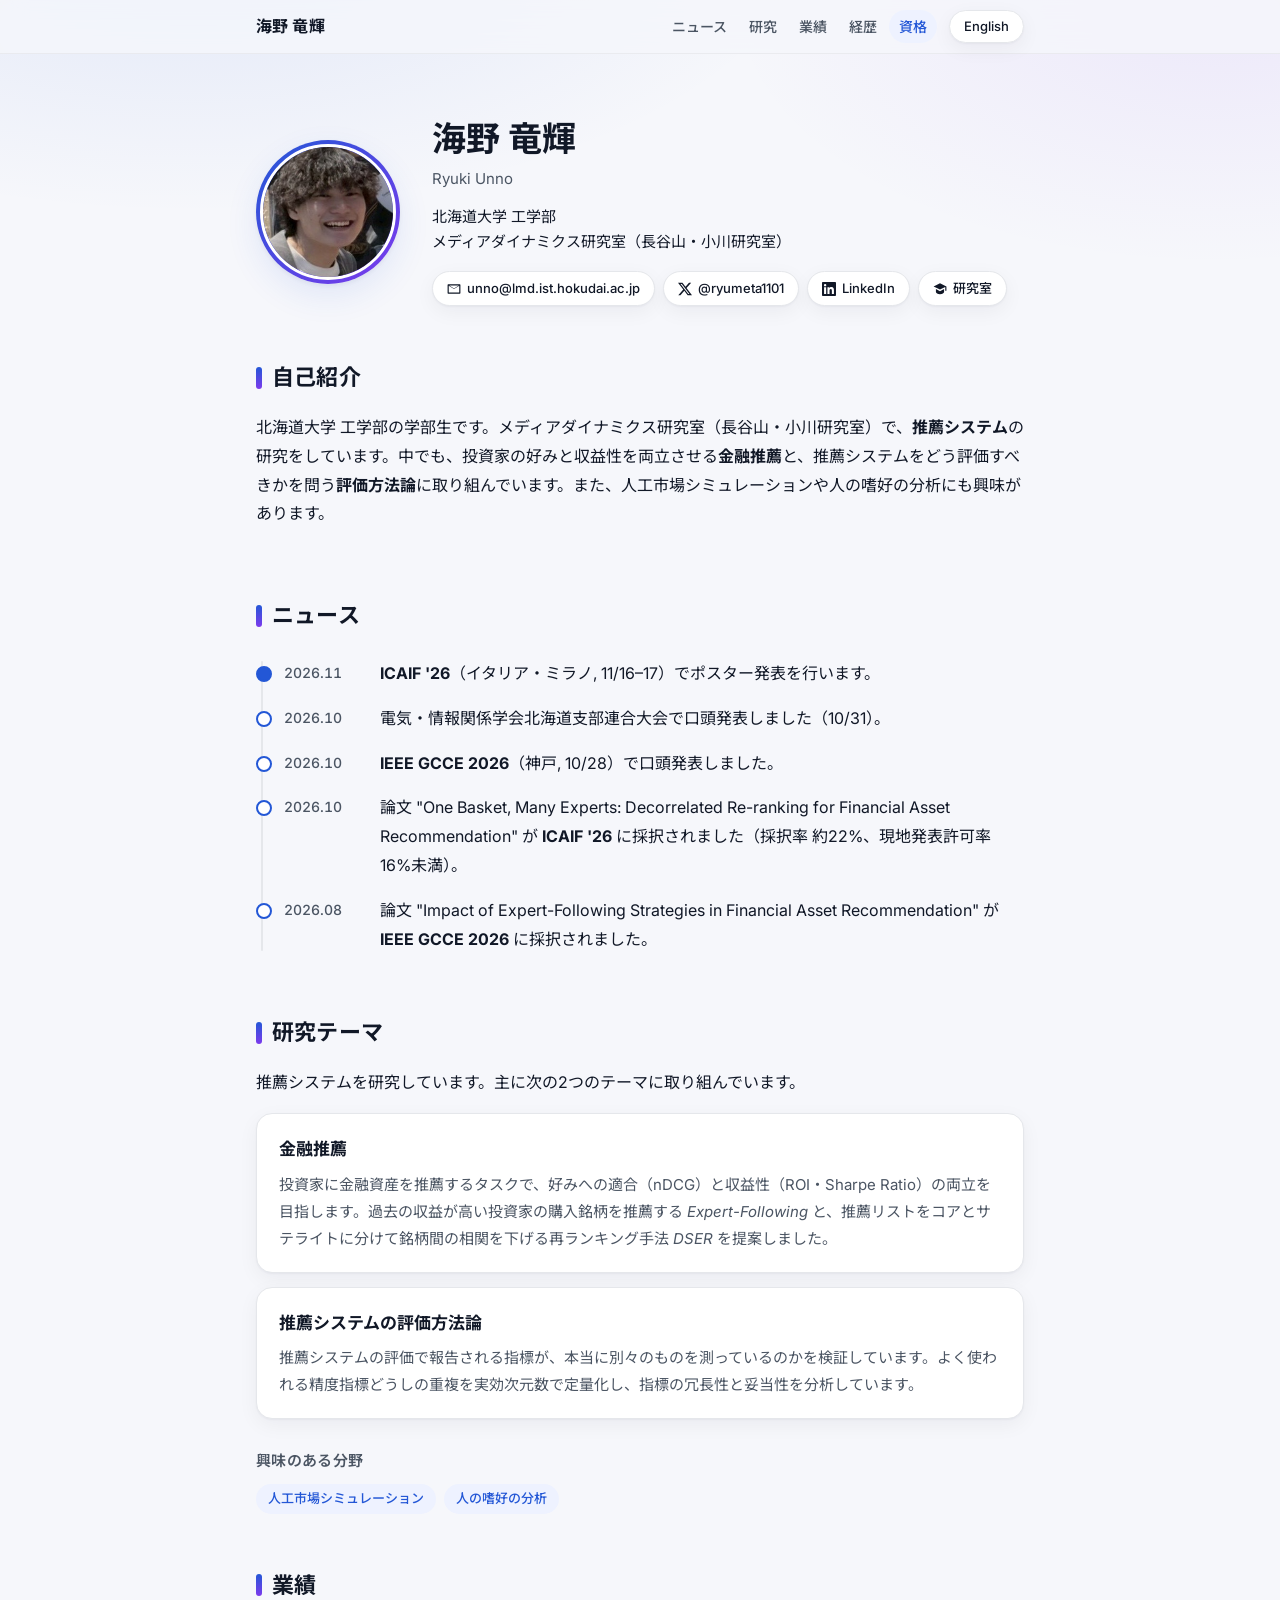
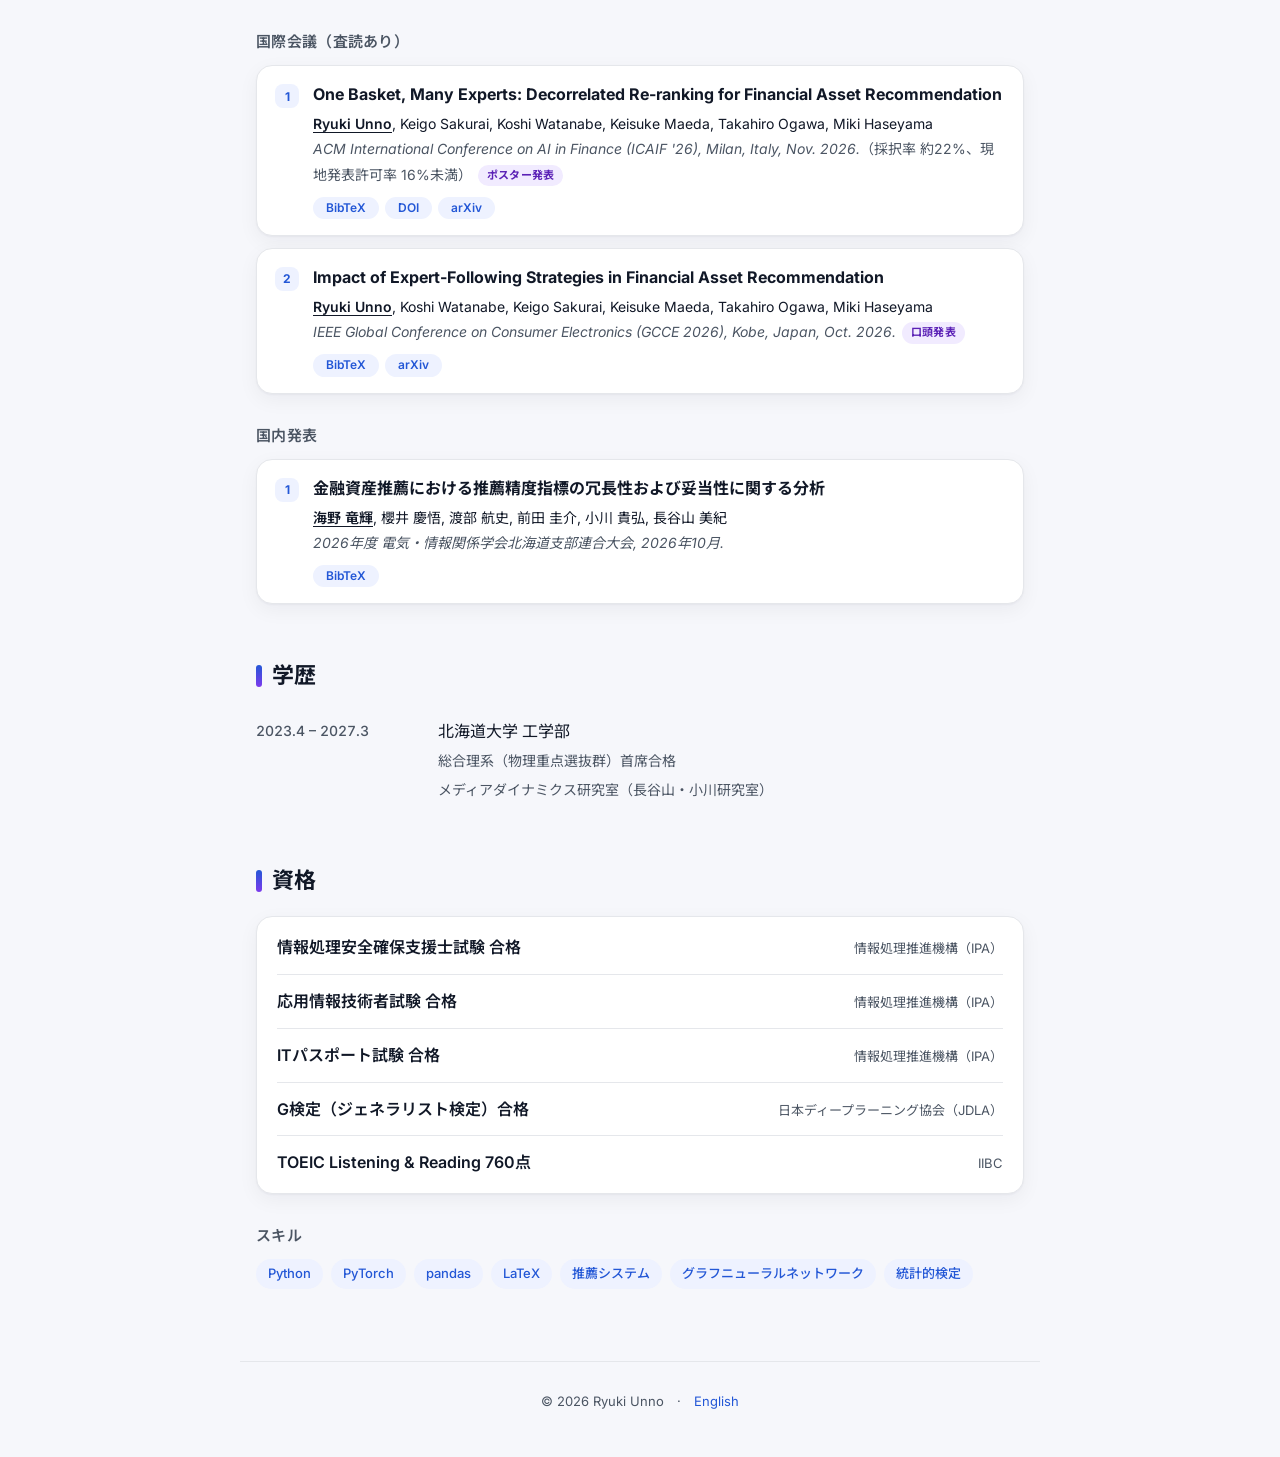
==== index.html @ a5c577fd "Initial homepage Co-Authored-By: Claude Opus 5.5 <noreply@anthropic.com>" ====
<!doctype html>
<html lang="ja">
<head>
  <meta charset="utf-8">
  <meta name="viewport" content="width=device-width, initial-scale=1">
  <title>海野 竜輝 | Ryuki Unno</title>
  <meta name="description" content="海野 竜輝（北海道大学 メディアダイナミクス研究室）のホームページ。推薦システムを研究しており、特に金融推薦と推薦システムの評価方法論に取り組んでいます。">
  <meta property="og:title" content="海野 竜輝 | Ryuki Unno">
  <meta property="og:description" content="推薦システムの研究（金融推薦・評価方法論） — 北海道大学">
  <meta property="og:type" content="website">
  <meta property="og:locale" content="ja_JP">
  <link rel="alternate" hreflang="ja" href="./">
  <link rel="alternate" hreflang="en" href="en/">
  <link rel="icon" href="assets/images/favicon.svg" type="image/svg+xml">
  <link rel="preconnect" href="https://fonts.googleapis.com">
  <link rel="preconnect" href="https://fonts.gstatic.com" crossorigin>
  <link href="https://fonts.googleapis.com/css2?family=Inter:wght@400;600;700&family=Noto+Sans+JP:wght@400;600;700&display=swap" rel="stylesheet">
  <link rel="stylesheet" href="assets/css/style.css">
</head>
<body>

<header class="site-header">
  <nav class="nav">
    <a class="brand" href="#top">海野 竜輝</a>
    <ul>
      <li><a href="#news">ニュース</a></li>
      <li><a href="#research">研究</a></li>
      <li><a href="#publications">業績</a></li>
      <li><a href="#about">経歴</a></li>
      <li><a href="#certifications">資格</a></li>
    </ul>
    <a class="lang-btn" href="en/index.html" hreflang="en" lang="en">English</a>
  </nav>
</header>

<main id="top">

  <!-- ===== プロフィール ===== -->
  <section class="hero">
    <!-- assets/images/profile.jpg を置くと写真が表示される（無いときは "RU" を表示） -->
    <div class="avatar">RU<img src="assets/images/profile.jpg" alt="海野 竜輝" onerror="this.remove()"></div>
    <div>
      <h1>海野 竜輝</h1>
      <p class="sub-name">Ryuki Unno</p>
      <p class="affil">
        北海道大学 工学部<br>
        メディアダイナミクス研究室（長谷山・小川研究室）
      </p>
      <div class="links">
        <a href="mailto:unno@lmd.ist.hokudai.ac.jp">
          <svg viewBox="0 0 24 24" aria-hidden="true"><path d="M2 4h20a1 1 0 0 1 1 1v14a1 1 0 0 1-1 1H2a1 1 0 0 1-1-1V5a1 1 0 0 1 1-1zm10 8.2L3 6.6V18h18V6.6l-9 5.6zM20.2 6H3.8L12 11.1 20.2 6z"/></svg>
          unno@lmd.ist.hokudai.ac.jp
        </a>
        <a href="https://x.com/ryumeta1101" target="_blank" rel="noopener">
          <svg viewBox="0 0 24 24" aria-hidden="true"><path d="M18.9 1.2h3.7l-8 9.2L24 22.8h-7.4l-5.8-7.6-6.6 7.6H.5L9 13 0 1.2h7.6l5.2 6.9 6.1-6.9zm-1.3 19.4h2L6.5 3.3H4.3l13.3 17.3z"/></svg>
          @ryumeta1101
        </a>
        <a href="https://www.linkedin.com/in/ryumeta1101/" target="_blank" rel="noopener">
          <svg viewBox="0 0 24 24" aria-hidden="true"><path d="M20.45 20.45h-3.55v-5.57c0-1.33-.03-3.04-1.85-3.04-1.85 0-2.14 1.45-2.14 2.94v5.67H9.35V9h3.41v1.56h.05c.48-.9 1.64-1.85 3.37-1.85 3.6 0 4.27 2.37 4.27 5.46v6.28zM5.34 7.43a2.06 2.06 0 1 1 0-4.13 2.06 2.06 0 0 1 0 4.13zM7.12 20.45H3.56V9h3.56v11.45zM22.23 0H1.77C.79 0 0 .77 0 1.73v20.54C0 23.23.79 24 1.77 24h20.45c.98 0 1.78-.77 1.78-1.73V1.73C24 .77 23.2 0 22.22 0z"/></svg>
          LinkedIn
        </a>
        <a href="https://www-lmd.ist.hokudai.ac.jp/" target="_blank" rel="noopener">
          <svg viewBox="0 0 24 24" aria-hidden="true"><path d="M12 2 1 7.5 12 13l9-4.5V15h2V7.5L12 2zM5 12.2V17c0 1.7 3.1 4 7 4s7-2.3 7-4v-4.8L12 15.7 5 12.2z"/></svg>
          研究室
        </a>
      </div>
    </div>
  </section>

  <!-- ===== 自己紹介 ===== -->
  <section id="bio">
    <h2>自己紹介</h2>
    <p>北海道大学 工学部の学部生です。メディアダイナミクス研究室（長谷山・小川研究室）で、<strong>推薦システム</strong>の研究をしています。中でも、投資家の好みと収益性を両立させる<strong>金融推薦</strong>と、推薦システムをどう評価すべきかを問う<strong>評価方法論</strong>に取り組んでいます。また、人工市場シミュレーションや人の嗜好の分析にも興味があります。</p>
  </section>

  <!-- ===== ニュース ===== -->
  <section id="news">
    <h2>ニュース</h2>
    <ul class="news">
      <li>
        <time>2026.11</time>
        <span><strong>ICAIF '26</strong>（イタリア・ミラノ, 11/16–17）でポスター発表を行います。</span>
      </li>
      <li>
        <time>2026.10</time>
        <span>電気・情報関係学会北海道支部連合大会で口頭発表しました（10/31）。</span>
      </li>
      <li>
        <time>2026.10</time>
        <span><strong>IEEE GCCE 2026</strong>（神戸, 10/28）で口頭発表しました。</span>
      </li>
      <li>
        <time>2026.10</time>
        <span>論文 "One Basket, Many Experts: Decorrelated Re-ranking for Financial Asset Recommendation" が <strong>ICAIF '26</strong> に採択されました（採択率 約22%、現地発表許可率 16%未満）。</span>
      </li>
      <li>
        <time>2026.08</time>
        <span>論文 "Impact of Expert-Following Strategies in Financial Asset Recommendation" が <strong>IEEE GCCE 2026</strong> に採択されました。</span>
      </li>
    </ul>
  </section>

  <!-- ===== 研究テーマ ===== -->
  <section id="research">
    <h2>研究テーマ</h2>
    <p>推薦システムを研究しています。主に次の2つのテーマに取り組んでいます。</p>
    <div class="cards">
      <div class="card">
        <h4>金融推薦</h4>
        <p>投資家に金融資産を推薦するタスクで、好みへの適合（nDCG）と収益性（ROI・Sharpe Ratio）の両立を目指します。過去の収益が高い投資家の購入銘柄を推薦する <em>Expert-Following</em> と、推薦リストをコアとサテライトに分けて銘柄間の相関を下げる再ランキング手法 <em>DSER</em> を提案しました。</p>
      </div>
      <div class="card">
        <h4>推薦システムの評価方法論</h4>
        <p>推薦システムの評価で報告される指標が、本当に別々のものを測っているのかを検証しています。よく使われる精度指標どうしの重複を実効次元数で定量化し、指標の冗長性と妥当性を分析しています。</p>
      </div>
    </div>
    <h3>興味のある分野</h3>
    <div class="tags">
      <span>人工市場シミュレーション</span><span>人の嗜好の分析</span>
    </div>
  </section>

  <!-- ===== 業績 ===== -->
  <section id="publications">
    <h2>業績</h2>

    <h3>国際会議（査読あり）</h3>
    <ol class="pubs">
      <li>
        <span class="title">One Basket, Many Experts: Decorrelated Re-ranking for Financial Asset Recommendation</span>
        <span class="authors"><span class="me">Ryuki Unno</span>, Keigo Sakurai, Koshi Watanabe, Keisuke Maeda, Takahiro Ogawa, Miki Haseyama</span>
        <span class="venue">ACM International Conference on AI in Finance (ICAIF '26), Milan, Italy, Nov. 2026.<span class="rate">（採択率 約22%、現地発表許可率 16%未満）</span><span class="badge">ポスター発表</span></span>
        <div class="pub-links">
          <button class="pub-btn bib-toggle" type="button" aria-expanded="false" aria-controls="bib-icaif">BibTeX</button>
          <a class="pub-btn" href="https://doi.org/10.1145/3858063.3858783" target="_blank" rel="noopener">DOI</a>
          <a class="pub-btn" href="https://arxiv.org/abs/2611.05952" target="_blank" rel="noopener">arXiv</a>
        </div>
        <div class="bib-box" id="bib-icaif" hidden>
          <button class="copy-btn" type="button" data-copied="コピーしました">コピー</button>
<pre><code>@inproceedings{unno2026onebasket,
  title         = {One Basket, Many Experts: Decorrelated Re-ranking for Financial Asset Recommendation},
  author        = {Unno, Ryuki and Sakurai, Keigo and Watanabe, Koshi and Maeda, Keisuke and Ogawa, Takahiro and Haseyama, Miki},
  booktitle     = {Proceedings of the 7th ACM International Conference on AI in Finance},
  series        = {ICAIF '26},
  year          = {2026},
  address       = {Milan, Italy},
  publisher     = {ACM},
  doi           = {10.1145/3858063.3858783},
  eprint        = {2611.05952},
  archivePrefix = {arXiv}
}</code></pre>
        </div>
      </li>
      <li>
        <span class="title">Impact of Expert-Following Strategies in Financial Asset Recommendation</span>
        <span class="authors"><span class="me">Ryuki Unno</span>, Koshi Watanabe, Keigo Sakurai, Keisuke Maeda, Takahiro Ogawa, Miki Haseyama</span>
        <span class="venue">IEEE Global Conference on Consumer Electronics (GCCE 2026), Kobe, Japan, Oct. 2026.<span class="badge">口頭発表</span></span>
        <div class="pub-links">
          <button class="pub-btn bib-toggle" type="button" aria-expanded="false" aria-controls="bib-gcce">BibTeX</button>
          <a class="pub-btn" href="https://arxiv.org/abs/2607.14556" target="_blank" rel="noopener">arXiv</a>
        </div>
        <div class="bib-box" id="bib-gcce" hidden>
          <button class="copy-btn" type="button" data-copied="コピーしました">コピー</button>
<pre><code>@inproceedings{unno2026expert,
  title         = {Impact of Expert-Following Strategies in Financial Asset Recommendation},
  author        = {Unno, Ryuki and Watanabe, Koshi and Sakurai, Keigo and Maeda, Keisuke and Ogawa, Takahiro and Haseyama, Miki},
  booktitle     = {Proceedings of the IEEE Global Conference on Consumer Electronics (GCCE)},
  year          = {2026},
  address       = {Kobe, Japan},
  publisher     = {IEEE},
  eprint        = {2607.14556},
  archivePrefix = {arXiv}
}</code></pre>
        </div>
      </li>
    </ol>

    <h3>国内発表</h3>
    <ol class="pubs">
      <li>
        <span class="title">金融資産推薦における推薦精度指標の冗長性および妥当性に関する分析</span>
        <span class="authors"><span class="me">海野 竜輝</span>, 櫻井 慶悟, 渡部 航史, 前田 圭介, 小川 貴弘, 長谷山 美紀</span>
        <span class="venue">2026年度 電気・情報関係学会北海道支部連合大会, 2026年10月.</span>
        <div class="pub-links">
          <button class="pub-btn bib-toggle" type="button" aria-expanded="false" aria-controls="bib-shibu">BibTeX</button>
        </div>
        <div class="bib-box" id="bib-shibu" hidden>
          <button class="copy-btn" type="button" data-copied="コピーしました">コピー</button>
<pre><code>@inproceedings{unno2026redundancy,
  title     = {金融資産推薦における推薦精度指標の冗長性および妥当性に関する分析},
  author    = {海野, 竜輝 and 櫻井, 慶悟 and 渡部, 航史 and 前田, 圭介 and 小川, 貴弘 and 長谷山, 美紀},
  booktitle = {2026年度 電気・情報関係学会北海道支部連合大会},
  year      = {2026},
  month     = oct
}</code></pre>
        </div>
      </li>
    </ol>
  </section>

  <!-- ===== 経歴 ===== -->
  <section id="about">
    <h2>学歴</h2>
    <ul class="timeline">
      <li>
        <span class="when">2023.4 – 2027.3</span>
        <span>北海道大学 工学部<br>
          <span class="sub">総合理系（物理重点選抜群）首席合格</span><br>
          <span class="sub">メディアダイナミクス研究室（長谷山・小川研究室）</span></span>
      </li>
    </ul>

  </section>

  <!-- ===== 資格 ===== -->
  <section id="certifications">
    <h2>資格</h2>
    <ul class="certs">
      <li><span class="cert-name">情報処理安全確保支援士試験 合格</span><span class="cert-org">情報処理推進機構（IPA）</span></li>
      <li><span class="cert-name">応用情報技術者試験 合格</span><span class="cert-org">情報処理推進機構（IPA）</span></li>
      <li><span class="cert-name">ITパスポート試験 合格</span><span class="cert-org">情報処理推進機構（IPA）</span></li>
      <li><span class="cert-name">G検定（ジェネラリスト検定）合格</span><span class="cert-org">日本ディープラーニング協会（JDLA）</span></li>
      <li><span class="cert-name">TOEIC Listening &amp; Reading 760点</span><span class="cert-org">IIBC</span></li>
    </ul>

    <h3>スキル</h3>
    <div class="tags">
      <span>Python</span><span>PyTorch</span><span>pandas</span><span>LaTeX</span>
      <span>推薦システム</span><span>グラフニューラルネットワーク</span><span>統計的検定</span>
    </div>
  </section>

</main>

<footer>
  © 2026 Ryuki Unno　·　<a href="en/index.html" hreflang="en" lang="en">English</a>
</footer>

<script src="assets/js/main.js"></script>
</body>
</html>
---- assets/css/style.css ----
/* =========================================================
   色（ライト / ダーク）
   本文の文字色は背景とのコントラストを十分にとる（muted も 7:1 前後）
   ========================================================= */
:root {
  --bg: #f6f7fb;
  --surface: #ffffff;
  --text: #111827;
  --muted: #4b5563;
  --line: #e5e7eb;
  --accent: #2357d6;
  --accent-2: #7c3aed;
  --accent-soft: #eef2ff;
  --badge: #5b21b6;
  --badge-soft: #f1ebff;
  --shadow: 0 1px 2px rgba(17, 24, 39, .04), 0 6px 20px rgba(17, 24, 39, .05);
  --shadow-hover: 0 2px 4px rgba(17, 24, 39, .05), 0 12px 32px rgba(35, 87, 214, .10);
  --glow-1: rgba(35, 87, 214, .10);
  --glow-2: rgba(124, 58, 237, .08);
  --radius: 16px;
  --maxw: 800px;
}
@media (prefers-color-scheme: dark) {
  :root:not([data-theme="light"]) {
    --bg: #0c0f16;
    --surface: #141924;
    --text: #e8eaf0;
    --muted: #a3abbb;
    --line: #262d3b;
    --accent: #85a8ff;
    --accent-2: #b794ff;
    --accent-soft: #1a2240;
    --badge: #c9b2ff;
    --badge-soft: #251c3d;
    --shadow: 0 1px 2px rgba(0, 0, 0, .3);
    --shadow-hover: 0 8px 28px rgba(0, 0, 0, .45);
    --glow-1: rgba(133, 168, 255, .10);
    --glow-2: rgba(183, 148, 255, .07);
  }
}
:root[data-theme="dark"] {
  --bg: #0c0f16;
  --surface: #141924;
  --text: #e8eaf0;
  --muted: #a3abbb;
  --line: #262d3b;
  --accent: #85a8ff;
  --accent-2: #b794ff;
  --accent-soft: #1a2240;
  --badge: #c9b2ff;
  --badge-soft: #251c3d;
  --shadow: 0 1px 2px rgba(0, 0, 0, .3);
  --shadow-hover: 0 8px 28px rgba(0, 0, 0, .45);
  --glow-1: rgba(133, 168, 255, .10);
  --glow-2: rgba(183, 148, 255, .07);
}

/* =========================================================
   基本
   ========================================================= */
* { box-sizing: border-box; }
html { scroll-behavior: smooth; }
body {
  margin: 0;
  background:
    radial-gradient(900px 420px at 15% -80px, var(--glow-1), transparent 70%),
    radial-gradient(700px 380px at 95% 0, var(--glow-2), transparent 70%),
    var(--bg);
  background-repeat: no-repeat;
  color: var(--text);
  font-family: "Inter", "Noto Sans JP", system-ui, sans-serif;
  font-size: 16px;
  line-height: 1.8;
  -webkit-font-smoothing: antialiased;
}
p { text-wrap: pretty; }
a { color: var(--accent); text-decoration: none; }
a:hover { text-decoration: underline; text-underline-offset: 3px; }
:focus-visible { outline: 2px solid var(--accent); outline-offset: 2px; border-radius: 6px; }

/* =========================================================
   ヘッダー
   ========================================================= */
.site-header {
  position: sticky; top: 0; z-index: 10;
  background: color-mix(in srgb, var(--bg) 80%, transparent);
  backdrop-filter: saturate(1.6) blur(12px);
  -webkit-backdrop-filter: saturate(1.6) blur(12px);
  border-bottom: 1px solid color-mix(in srgb, var(--line) 70%, transparent);
}
.nav {
  max-width: var(--maxw); margin: 0 auto; padding: 10px 16px;
  display: flex; align-items: center; gap: 12px;
}
.nav .brand { font-weight: 700; color: var(--text); margin-right: auto; white-space: nowrap; letter-spacing: .01em; }
.nav .brand:hover { text-decoration: none; }
.nav ul { list-style: none; display: flex; gap: 2px; margin: 0; padding: 0; }
.nav ul a {
  display: block; color: var(--muted); font-size: 14px; font-weight: 500;
  padding: 4px 10px; border-radius: 999px;
  transition: background-color .15s, color .15s;
}
.nav ul a:hover { color: var(--text); background: var(--accent-soft); text-decoration: none; }
.nav ul a.active { color: var(--accent); background: var(--accent-soft); }
.lang-btn {
  border: 1px solid var(--line); background: var(--surface); color: var(--text);
  border-radius: 999px; padding: 4px 14px; font-size: 13px; font-weight: 500;
  font-family: inherit; white-space: nowrap; box-shadow: var(--shadow);
  transition: border-color .15s, color .15s;
}
.lang-btn:hover { border-color: var(--accent); color: var(--accent); text-decoration: none; }

/* =========================================================
   レイアウト・見出し
   ========================================================= */
main { max-width: var(--maxw); margin: 0 auto; padding: 0 16px 72px; }
section { padding-top: 56px; scroll-margin-top: 64px; }
h2 {
  display: flex; align-items: center; gap: 10px;
  font-size: 22px; font-weight: 700; letter-spacing: .01em; line-height: 1.4;
  margin: 0 0 20px;
}
h2::before {
  content: ""; flex: none; width: 6px; height: 22px; border-radius: 3px;
  background: linear-gradient(180deg, var(--accent), var(--accent-2));
}
h3 { font-size: 15px; color: var(--muted); margin: 28px 0 10px; font-weight: 600; letter-spacing: .02em; }

/* =========================================================
   プロフィール（ヒーロー）
   ========================================================= */
.hero { display: flex; gap: 32px; align-items: center; padding-top: 64px; }
/* 外側のグラデーションの輪 → 白い隙間 → 写真、の三層。写真が無いときは輪の上に "RU" */
.avatar {
  position: relative; flex: none; width: 144px; height: 144px; border-radius: 50%;
  background: linear-gradient(135deg, var(--accent), var(--accent-2));
  color: #fff; box-shadow: var(--shadow-hover);
  display: grid; place-items: center; font-size: 46px; font-weight: 700;
}
.avatar img {
  position: absolute; inset: 4px; width: calc(100% - 8px); height: calc(100% - 8px);
  border-radius: 50%; border: 3px solid var(--surface); object-fit: cover;
  background: var(--surface);
}
.hero h1 { font-size: 34px; margin: 0; line-height: 1.25; letter-spacing: .01em; }
.hero .sub-name { color: var(--muted); font-size: 15px; margin: 4px 0 12px; }
.hero .affil { margin: 0; color: var(--text); font-size: 15px; line-height: 1.7; }
.links { display: flex; flex-wrap: wrap; gap: 8px; margin-top: 16px; }
.links a {
  display: inline-flex; align-items: center; gap: 6px;
  border: 1px solid var(--line); background: var(--surface); box-shadow: var(--shadow);
  border-radius: 999px; padding: 5px 14px; font-size: 13px; font-weight: 500; color: var(--text);
  transition: border-color .15s, color .15s, transform .15s;
}
.links a:hover { border-color: var(--accent); color: var(--accent); text-decoration: none; transform: translateY(-1px); }
.links svg { width: 14px; height: 14px; fill: currentColor; }

/* =========================================================
   ニュース（縦線でつないだ時系列）
   ========================================================= */
.news { list-style: none; margin: 0; padding: 0; position: relative; }
.news::before {
  content: ""; position: absolute; left: 5px; top: 10px; bottom: 10px; width: 2px;
  background: var(--line); border-radius: 1px;
}
.news li { position: relative; display: grid; grid-template-columns: 84px 1fr; gap: 12px; padding: 8px 0 8px 28px; }
.news li::before {
  content: ""; position: absolute; left: 0; top: 15px; width: 12px; height: 12px; border-radius: 50%;
  background: var(--surface); border: 2px solid var(--accent);
}
.news li:first-child::before { background: var(--accent); }
.news time { color: var(--muted); font-variant-numeric: tabular-nums; font-size: 14px; font-weight: 500; padding-top: 1px; }

/* =========================================================
   カード（研究テーマ・業績・資格）
   ========================================================= */
.cards { display: grid; gap: 14px; }
.card, .pubs li, .certs {
  background: var(--surface); border: 1px solid var(--line); border-radius: var(--radius);
  box-shadow: var(--shadow);
}
.card { padding: 20px 22px; transition: box-shadow .2s, transform .2s, border-color .2s; }
.card:hover { box-shadow: var(--shadow-hover); transform: translateY(-2px); border-color: color-mix(in srgb, var(--accent) 30%, var(--line)); }
.card h4 { margin: 0 0 6px; font-size: 17px; }
.card p { margin: 0; color: var(--muted); font-size: 15px; }

/* 業績 */
.pubs { list-style: none; margin: 0; padding: 0; counter-reset: pub; display: grid; gap: 12px; }
.pubs li { position: relative; padding: 16px 20px 16px 56px; }
.pubs li::before {
  counter-increment: pub; content: counter(pub);
  position: absolute; left: 18px; top: 18px;
  width: 24px; height: 24px; border-radius: 8px; display: grid; place-items: center;
  font-size: 12px; font-weight: 700; color: var(--accent); background: var(--accent-soft);
}
.pubs .title { font-weight: 700; display: block; line-height: 1.55; }
.pubs .authors { display: block; font-size: 14px; margin-top: 4px; }
.pubs .venue { display: block; font-size: 14px; color: var(--muted); font-style: italic; }
.pubs .rate { font-style: normal; }
.me { font-weight: 600; text-decoration: underline; text-decoration-color: currentColor; text-underline-offset: 3px; }
.badge {
  display: inline-block; font-size: 11px; font-weight: 700; font-style: normal; letter-spacing: .02em;
  color: var(--badge); background: var(--badge-soft);
  border-radius: 999px; padding: 1px 9px; margin-left: 6px; vertical-align: 1px;
}
.pub-links { display: flex; flex-wrap: wrap; gap: 6px; margin-top: 10px; }
.pub-btn {
  font: inherit; font-size: 12px; font-weight: 600; line-height: 1.7; cursor: pointer;
  color: var(--accent); background: var(--accent-soft);
  border: 1px solid transparent; border-radius: 999px; padding: 0 12px;
  transition: background-color .15s, color .15s;
}
.pub-btn:hover, .pub-btn[aria-expanded="true"] {
  background: var(--accent); color: var(--surface); text-decoration: none;
}
.bib-box {
  position: relative; margin-top: 10px;
  background: var(--bg); border: 1px solid var(--line); border-radius: 12px;
}
.bib-box pre {
  margin: 0; padding: 14px 16px; overflow-x: auto;
  font-family: ui-monospace, "SFMono-Regular", Menlo, Consolas, monospace;
  font-size: 12px; line-height: 1.65; color: var(--text);
}
.copy-btn {
  position: absolute; top: 8px; right: 8px;
  font: inherit; font-size: 11px; font-weight: 600; cursor: pointer;
  color: var(--muted); background: var(--surface);
  border: 1px solid var(--line); border-radius: 999px; padding: 0 10px;
}
.copy-btn:hover { color: var(--accent); border-color: var(--accent); }

/* =========================================================
   学歴・資格・タグ
   ========================================================= */
.timeline { list-style: none; margin: 0; padding: 0; }
.timeline li { display: grid; grid-template-columns: 170px 1fr; gap: 12px; padding: 6px 0; }
.timeline .when { color: var(--muted); font-size: 14px; font-weight: 500; font-variant-numeric: tabular-nums; padding-top: 1px; }
.timeline .sub { color: var(--muted); font-size: 14px; }

.certs { list-style: none; margin: 0; padding: 4px 20px; }
.certs li {
  display: flex; justify-content: space-between; align-items: baseline; gap: 16px;
  padding: 12px 0; border-bottom: 1px solid var(--line);
}
.certs li:last-child { border-bottom: none; }
.cert-name { font-weight: 600; }
.cert-org { color: var(--muted); font-size: 13px; white-space: nowrap; }

.tags { display: flex; flex-wrap: wrap; gap: 8px; }
.tags span {
  background: var(--accent-soft); color: var(--accent);
  border-radius: 999px; padding: 3px 12px; font-size: 13px; font-weight: 500;
}

/* =========================================================
   フッター
   ========================================================= */
footer {
  max-width: var(--maxw); margin: 0 auto; padding: 28px 16px 44px;
  color: var(--muted); font-size: 13px; text-align: center;
  border-top: 1px solid var(--line);
}

/* =========================================================
   スマホ
   ========================================================= */
@media (max-width: 600px) {
  .nav ul { display: none; }
  section { padding-top: 44px; }
  .hero { flex-direction: column; text-align: center; gap: 18px; padding-top: 40px; }
  .links { justify-content: center; }
  .hero h1 { font-size: 28px; }
  .news li, .timeline li { grid-template-columns: 1fr; gap: 0; }
  .pubs li { padding: 14px 16px 14px 50px; }
  .pubs li::before { left: 14px; top: 16px; }
  .certs { padding: 4px 16px; }
  .certs li { flex-direction: column; gap: 0; }
  .card { padding: 18px; }
}

/* 動きを減らす設定のときはアニメーションを止める */
@media (prefers-reduced-motion: reduce) {
  html { scroll-behavior: auto; }
  *, *::before, *::after { transition: none !important; }
  .card:hover, .links a:hover { transform: none; }
}
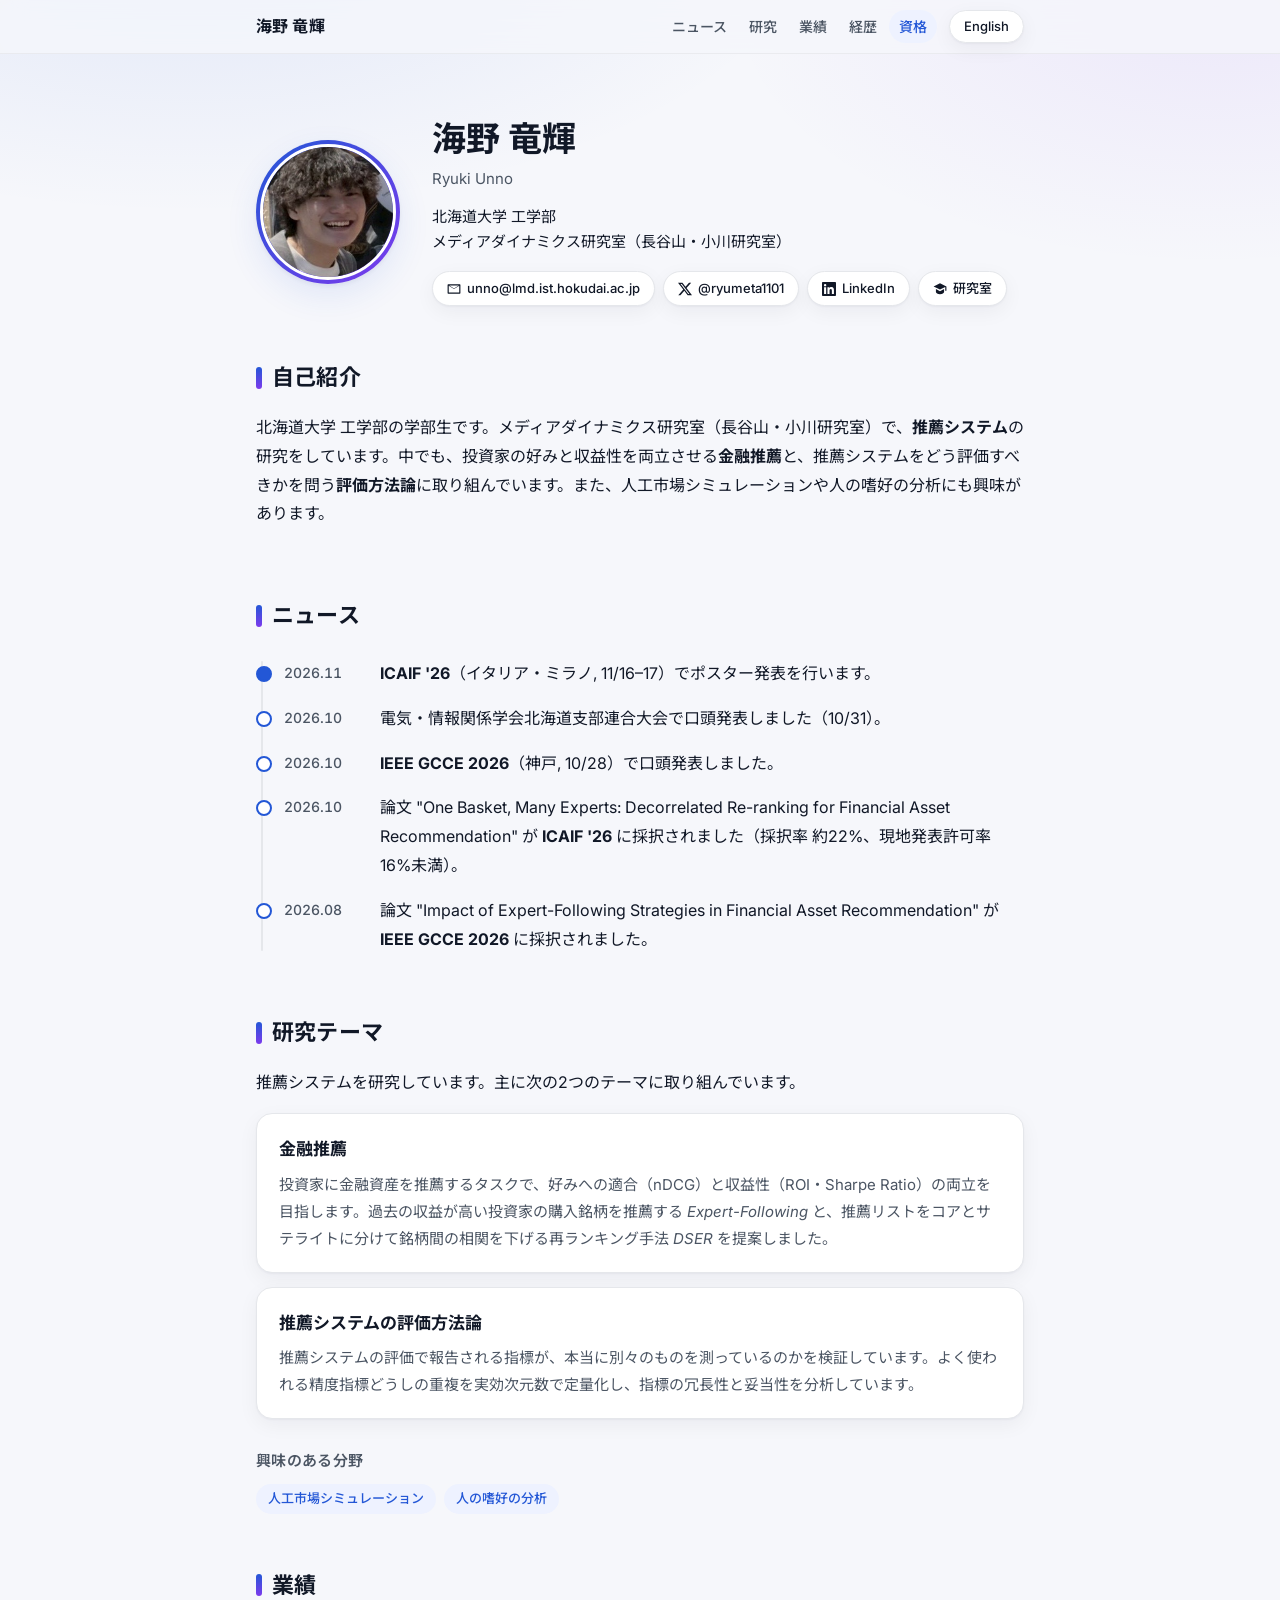
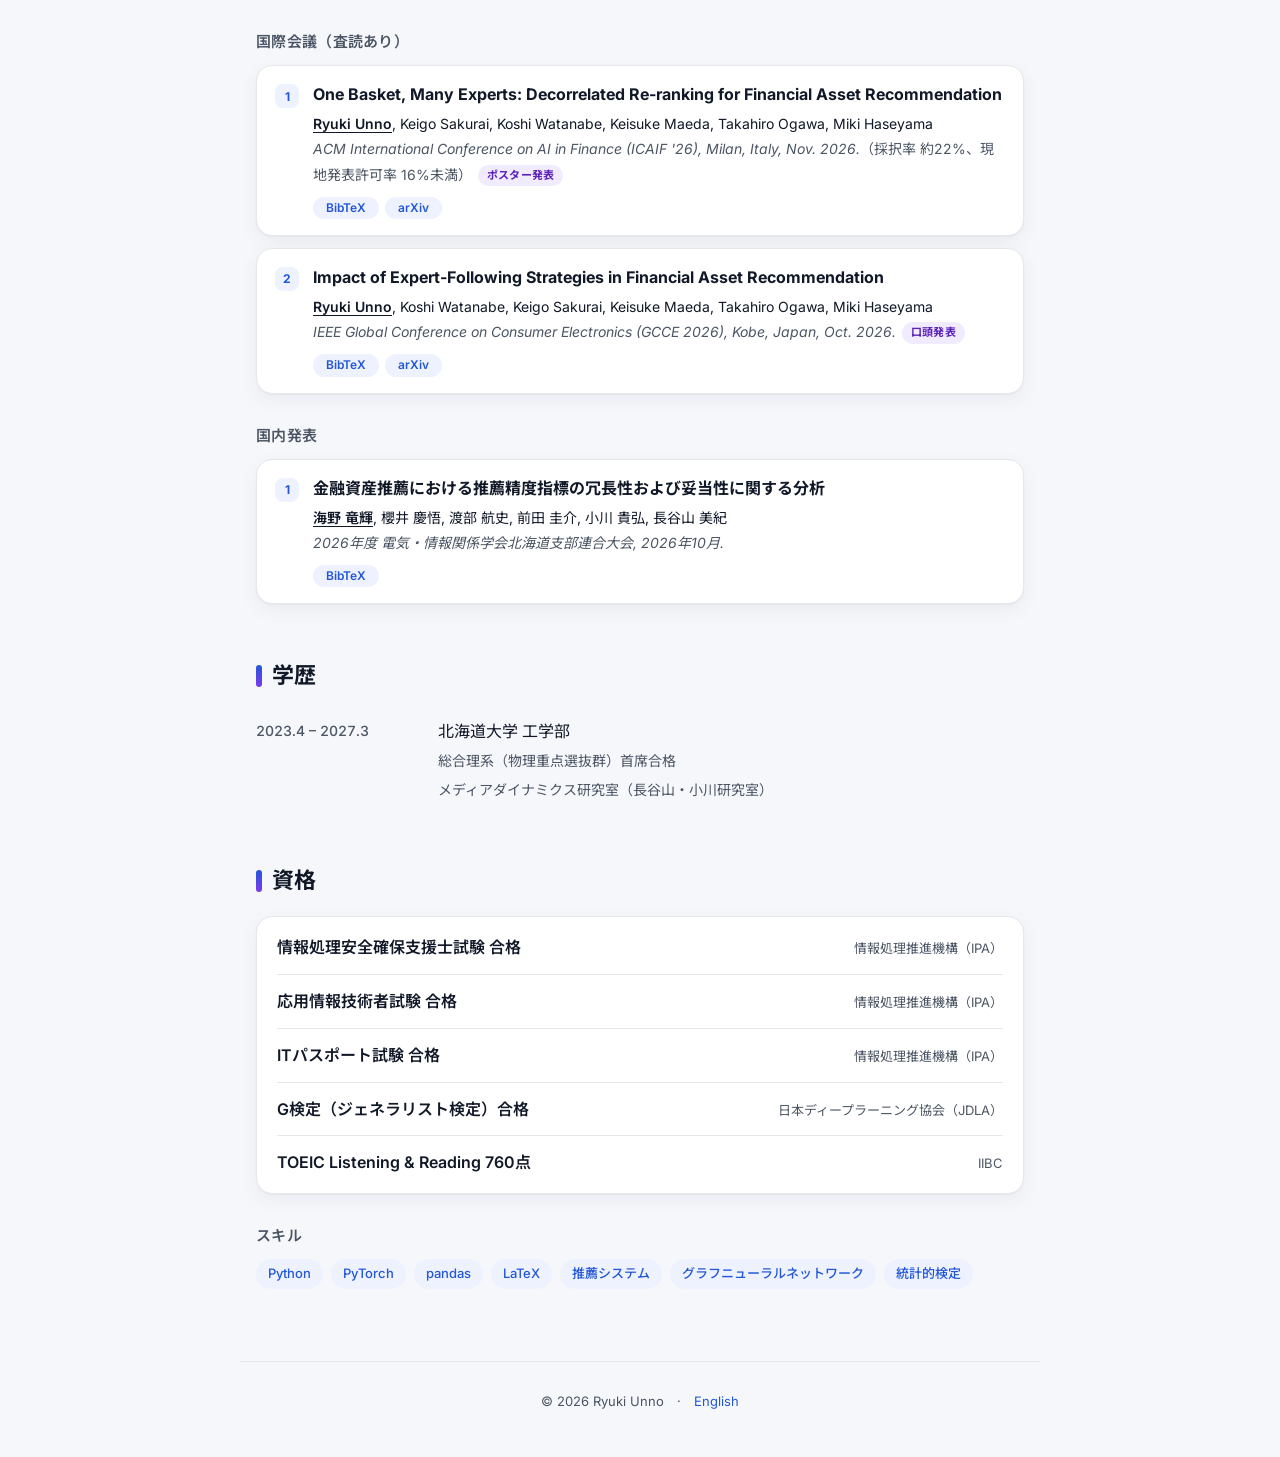
==== commit ad52542e: "Fix mobile/BibTeX/copy bugs, add share metadata; publish only site files" ====
--- a/index.html
+++ b/index.html
@@ -9,12 +9,17 @@
   <meta property="og:description" content="推薦システムの研究（金融推薦・評価方法論） — 北海道大学">
   <meta property="og:type" content="website">
   <meta property="og:locale" content="ja_JP">
-  <link rel="alternate" hreflang="ja" href="./">
-  <link rel="alternate" hreflang="en" href="en/">
+  <meta property="og:url" content="https://ryumeta1101.github.io/">
+  <meta property="og:image" content="https://ryumeta1101.github.io/assets/images/profile.jpg">
+  <meta name="twitter:card" content="summary">
+  <link rel="canonical" href="https://ryumeta1101.github.io/">
+  <link rel="alternate" hreflang="ja" href="https://ryumeta1101.github.io/">
+  <link rel="alternate" hreflang="en" href="https://ryumeta1101.github.io/en/">
+  <link rel="alternate" hreflang="x-default" href="https://ryumeta1101.github.io/">
   <link rel="icon" href="assets/images/favicon.svg" type="image/svg+xml">
   <link rel="preconnect" href="https://fonts.googleapis.com">
   <link rel="preconnect" href="https://fonts.gstatic.com" crossorigin>
-  <link href="https://fonts.googleapis.com/css2?family=Inter:wght@400;600;700&family=Noto+Sans+JP:wght@400;600;700&display=swap" rel="stylesheet">
+  <link href="https://fonts.googleapis.com/css2?family=Inter:wght@400;500;600;700&family=Noto+Sans+JP:wght@400;500;600;700&display=swap" rel="stylesheet">
   <link rel="stylesheet" href="assets/css/style.css">
 </head>
 <body>
@@ -78,23 +83,23 @@
     <h2>ニュース</h2>
     <ul class="news">
       <li>
-        <time>2026.11</time>
+        <time datetime="2026-11">2026.11</time>
         <span><strong>ICAIF '26</strong>（イタリア・ミラノ, 11/16–17）でポスター発表を行います。</span>
       </li>
       <li>
-        <time>2026.10</time>
+        <time datetime="2026-10">2026.10</time>
         <span>電気・情報関係学会北海道支部連合大会で口頭発表しました（10/31）。</span>
       </li>
       <li>
-        <time>2026.10</time>
+        <time datetime="2026-10">2026.10</time>
         <span><strong>IEEE GCCE 2026</strong>（神戸, 10/28）で口頭発表しました。</span>
       </li>
       <li>
-        <time>2026.10</time>
+        <time datetime="2026-10">2026.10</time>
         <span>論文 "One Basket, Many Experts: Decorrelated Re-ranking for Financial Asset Recommendation" が <strong>ICAIF '26</strong> に採択されました（採択率 約22%、現地発表許可率 16%未満）。</span>
       </li>
       <li>
-        <time>2026.08</time>
+        <time datetime="2026-08">2026.08</time>
         <span>論文 "Impact of Expert-Following Strategies in Financial Asset Recommendation" が <strong>IEEE GCCE 2026</strong> に採択されました。</span>
       </li>
     </ul>
@@ -106,11 +111,11 @@
     <p>推薦システムを研究しています。主に次の2つのテーマに取り組んでいます。</p>
     <div class="cards">
       <div class="card">
-        <h4>金融推薦</h4>
+        <h3>金融推薦</h3>
         <p>投資家に金融資産を推薦するタスクで、好みへの適合（nDCG）と収益性（ROI・Sharpe Ratio）の両立を目指します。過去の収益が高い投資家の購入銘柄を推薦する <em>Expert-Following</em> と、推薦リストをコアとサテライトに分けて銘柄間の相関を下げる再ランキング手法 <em>DSER</em> を提案しました。</p>
       </div>
       <div class="card">
-        <h4>推薦システムの評価方法論</h4>
+        <h3>推薦システムの評価方法論</h3>
         <p>推薦システムの評価で報告される指標が、本当に別々のものを測っているのかを検証しています。よく使われる精度指標どうしの重複を実効次元数で定量化し、指標の冗長性と妥当性を分析しています。</p>
       </div>
     </div>
@@ -132,11 +137,12 @@
         <span class="venue">ACM International Conference on AI in Finance (ICAIF '26), Milan, Italy, Nov. 2026.<span class="rate">（採択率 約22%、現地発表許可率 16%未満）</span><span class="badge">ポスター発表</span></span>
         <div class="pub-links">
           <button class="pub-btn bib-toggle" type="button" aria-expanded="false" aria-controls="bib-icaif">BibTeX</button>
-          <a class="pub-btn" href="https://doi.org/10.1145/3858063.3858783" target="_blank" rel="noopener">DOI</a>
+          <!-- DOI は ACM の登録後（ICAIF 会期後）に有効になる。doi.org で開けるのを確かめてから戻す
+          <a class="pub-btn" href="https://doi.org/10.1145/3858063.3858783" target="_blank" rel="noopener">DOI</a> -->
           <a class="pub-btn" href="https://arxiv.org/abs/2611.05952" target="_blank" rel="noopener">arXiv</a>
         </div>
         <div class="bib-box" id="bib-icaif" hidden>
-          <button class="copy-btn" type="button" data-copied="コピーしました">コピー</button>
+          <button class="copy-btn" type="button" data-copied="コピーしました" data-failed="選択しました">コピー</button>
 <pre><code>@inproceedings{unno2026onebasket,
   title         = {One Basket, Many Experts: Decorrelated Re-ranking for Financial Asset Recommendation},
   author        = {Unno, Ryuki and Sakurai, Keigo and Watanabe, Koshi and Maeda, Keisuke and Ogawa, Takahiro and Haseyama, Miki},
@@ -160,7 +166,7 @@
           <a class="pub-btn" href="https://arxiv.org/abs/2607.14556" target="_blank" rel="noopener">arXiv</a>
         </div>
         <div class="bib-box" id="bib-gcce" hidden>
-          <button class="copy-btn" type="button" data-copied="コピーしました">コピー</button>
+          <button class="copy-btn" type="button" data-copied="コピーしました" data-failed="選択しました">コピー</button>
 <pre><code>@inproceedings{unno2026expert,
   title         = {Impact of Expert-Following Strategies in Financial Asset Recommendation},
   author        = {Unno, Ryuki and Watanabe, Koshi and Sakurai, Keigo and Maeda, Keisuke and Ogawa, Takahiro and Haseyama, Miki},
@@ -185,7 +191,7 @@
           <button class="pub-btn bib-toggle" type="button" aria-expanded="false" aria-controls="bib-shibu">BibTeX</button>
         </div>
         <div class="bib-box" id="bib-shibu" hidden>
-          <button class="copy-btn" type="button" data-copied="コピーしました">コピー</button>
+          <button class="copy-btn" type="button" data-copied="コピーしました" data-failed="選択しました">コピー</button>
 <pre><code>@inproceedings{unno2026redundancy,
   title     = {金融資産推薦における推薦精度指標の冗長性および妥当性に関する分析},
   author    = {海野, 竜輝 and 櫻井, 慶悟 and 渡部, 航史 and 前田, 圭介 and 小川, 貴弘 and 長谷山, 美紀},
--- a/assets/css/style.css
+++ b/assets/css/style.css
@@ -59,7 +59,8 @@
    基本
    ========================================================= */
 * { box-sizing: border-box; }
-html { scroll-behavior: smooth; }
+/* iPhone などが文字を勝手に拡大する機能（テキスト自動拡大）を止める */
+html { scroll-behavior: smooth; -webkit-text-size-adjust: 100%; text-size-adjust: 100%; }
 body {
   margin: 0;
   background:
@@ -181,12 +182,14 @@
 }
 .card { padding: 20px 22px; transition: box-shadow .2s, transform .2s, border-color .2s; }
 .card:hover { box-shadow: var(--shadow-hover); transform: translateY(-2px); border-color: color-mix(in srgb, var(--accent) 30%, var(--line)); }
-.card h4 { margin: 0 0 6px; font-size: 17px; }
+.card h3 { margin: 0 0 6px; font-size: 17px; color: var(--text); font-weight: 700; letter-spacing: normal; }
 .card p { margin: 0; color: var(--muted); font-size: 15px; }
 
 /* 業績 */
-.pubs { list-style: none; margin: 0; padding: 0; counter-reset: pub; display: grid; gap: 12px; }
-.pubs li { position: relative; padding: 16px 20px 16px 56px; }
+/* minmax(0, 1fr) と min-width: 0 で、BibTeX の長い行があっても枠が画面幅を超えないようにする
+   （超えた分は BibTeX の枠の中で横スクロールになる） */
+.pubs { list-style: none; margin: 0; padding: 0; counter-reset: pub; display: grid; grid-template-columns: minmax(0, 1fr); gap: 12px; }
+.pubs li { position: relative; padding: 16px 20px 16px 56px; min-width: 0; }
 .pubs li::before {
   counter-increment: pub; content: counter(pub);
   position: absolute; left: 18px; top: 18px;
@@ -262,6 +265,12 @@
   border-top: 1px solid var(--line);
 }
 
+/* 601〜720px: 英語版のメニュー（Publications など長い語）が収まるよう詰める */
+@media (min-width: 601px) and (max-width: 720px) {
+  .nav { gap: 8px; }
+  .nav ul a { padding: 4px 6px; font-size: 13px; }
+}
+
 /* =========================================================
    スマホ
    ========================================================= */
@@ -271,12 +280,14 @@
   .hero { flex-direction: column; text-align: center; gap: 18px; padding-top: 40px; }
   .links { justify-content: center; }
   .hero h1 { font-size: 28px; }
-  .news li, .timeline li { grid-template-columns: 1fr; gap: 0; }
+  .news li, .timeline li { grid-template-columns: minmax(0, 1fr); gap: 0; }
   .pubs li { padding: 14px 16px 14px 50px; }
   .pubs li::before { left: 14px; top: 16px; }
   .certs { padding: 4px 16px; }
   .certs li { flex-direction: column; gap: 0; }
   .card { padding: 18px; }
+  /* BibTeX を横にスクロールしても「コピー」ボタンが文字に重ならないよう、上に余白を取る */
+  .bib-box pre { padding-top: 40px; }
 }
 
 /* 動きを減らす設定のときはアニメーションを止める */
